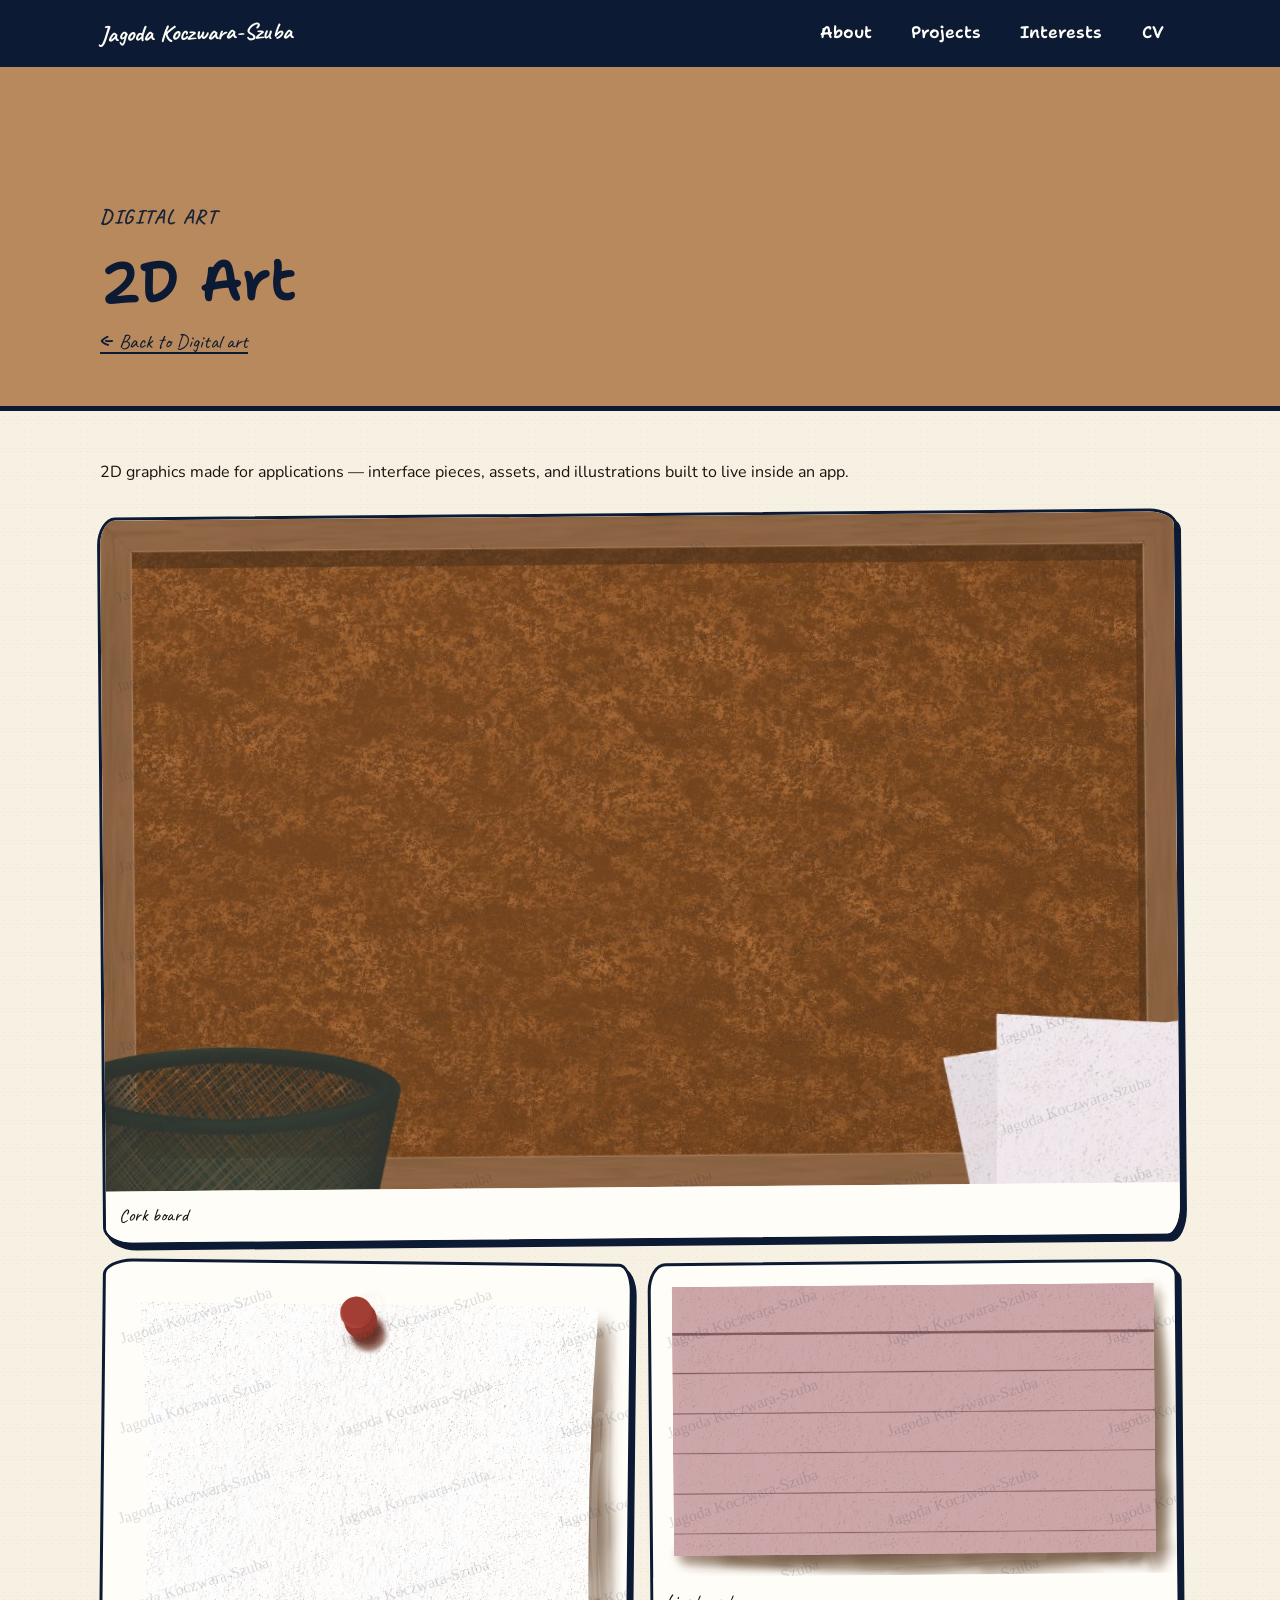
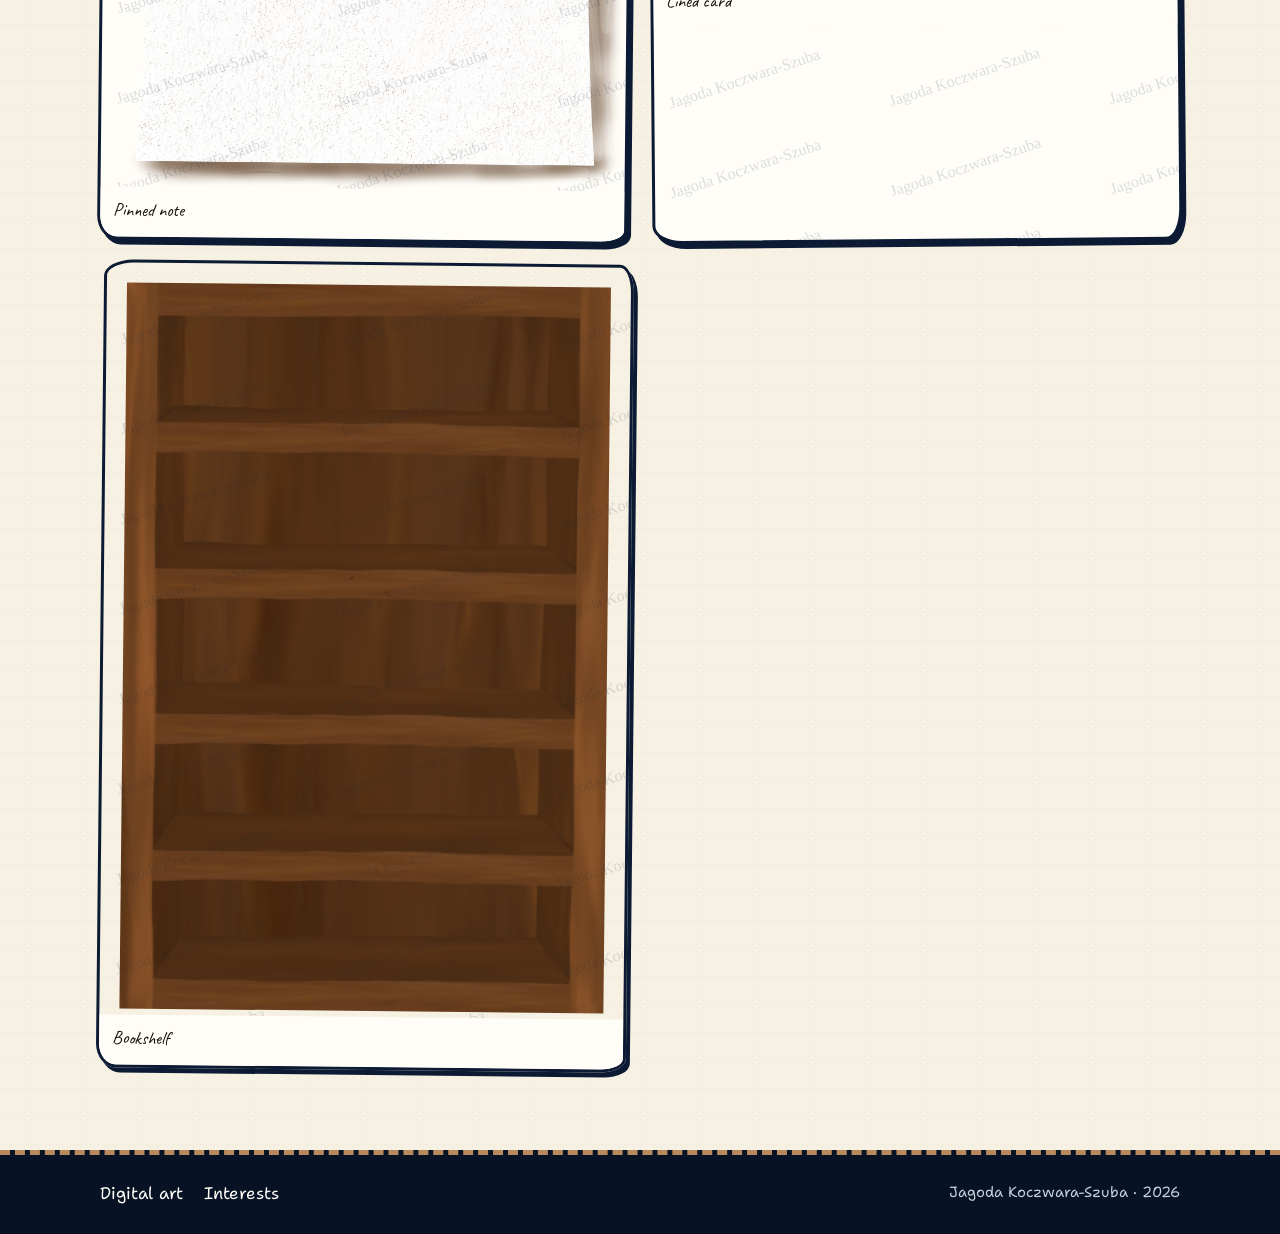
==== interests/art-2d.html @ c0cbd31a "Replace the GitHub Pages starter with a personal portfolio site. The live repo still served a placeh" ====
<!DOCTYPE html>
<html lang="en">
<head>
  <meta charset="UTF-8">
  <meta name="viewport" content="width=device-width, initial-scale=1.0">
  <title>2D Art · Jagoda Koczwara-Szuba</title>
  <link rel="icon" href="../favicon.svg" type="image/svg+xml">
  <link rel="preconnect" href="https://fonts.googleapis.com">
  <link rel="preconnect" href="https://fonts.gstatic.com" crossorigin>
  <link href="https://fonts.googleapis.com/css2?family=Caveat:wght@600;700&family=Nunito:ital,wght@0,400;0,600;0,700;0,800;1,400&family=Shantell+Sans:ital,wght@0,400;0,500;0,600;0,700;0,800;1,400&display=swap" rel="stylesheet">
  <link rel="stylesheet" href="../css/style.css?v=sketch5">
</head>
<body>
  <header class="nav">
    <div class="wrap nav-inner">
      <a class="brand" href="../index.html">Jagoda Koczwara-Szuba</a>
      <button class="nav-toggle" type="button" aria-expanded="false" aria-controls="nav-links" aria-label="Open menu">
        <span></span><span></span><span></span>
      </button>
      <ul class="nav-links" id="nav-links">
        <li><a href="../index.html#about">About</a></li>
        <li><a href="../index.html#projects">Projects</a></li>
        <li><a href="../index.html#interests">Interests</a></li>
        <li><a href="../index.html#cv">CV</a></li>
      </ul>
    </div>
  </header>

  <section class="page-hero page-hero--art-2d">
    <div class="wrap">
      <p class="eyebrow">Digital art</p>
      <h1>2D Art</h1>
      <p class="back-link"><a href="photography.html">← Back to Digital art</a></p>
    </div>
  </section>

  <section class="page-content">
    <div class="wrap">
      <p>2D graphics made for applications — interface pieces, assets, and illustrations built to live inside an app.</p>
      <div class="art-gallery" oncontextmenu="return false;">
        <figure class="art-frame art-frame--wide">
          <img class="art-frame__image" src="../images/art-2d/cork-board.jpg" alt="Cork board drawing" draggable="false">
          <span class="art-frame__shield" aria-hidden="true"></span>
          <figcaption>Cork board</figcaption>
        </figure>
        <figure class="art-frame">
          <img class="art-frame__image" src="../images/art-2d/note.png" alt="Pinned paper note drawing" draggable="false">
          <span class="art-frame__shield" aria-hidden="true"></span>
          <figcaption>Pinned note</figcaption>
        </figure>
        <figure class="art-frame">
          <img class="art-frame__image" src="../images/art-2d/popup-note.png" alt="Lined paper card drawing" draggable="false">
          <span class="art-frame__shield" aria-hidden="true"></span>
          <figcaption>Lined card</figcaption>
        </figure>
        <figure class="art-frame art-frame--padded">
          <img class="art-frame__image" src="../images/art-2d/bookshelf.png" alt="Wooden bookshelf drawing" draggable="false">
          <span class="art-frame__shield" aria-hidden="true"></span>
          <figcaption>Bookshelf</figcaption>
        </figure>
      </div>
    </div>
  </section>

  <footer class="footer">
    <div class="wrap footer-inner">
      <div>
        <a href="photography.html">Digital art</a>
        <a href="../index.html#interests">Interests</a>
      </div>
      <p>Jagoda Koczwara-Szuba · 2026</p>
    </div>
  </footer>
  <script src="../js/main.js?v=2"></script>
</body>
</html>
---- css/style.css ----
@import url("https://fonts.googleapis.com/css2?family=Caveat:wght@600;700&family=Nunito:ital,wght@0,400;0,600;0,700;0,800;1,400&family=Shantell+Sans:ital,wght@0,400;0,500;0,600;0,700;0,800;1,400&display=swap");

:root {
  --navy: #0c1b33;
  --navy-deep: #071224;
  --navy-mid: #1a3358;
  --steel: #3d5a80;
  --ice: #e8edf1;
  --paper: #f7f1e4;
  --white: #fffdf8;
  --ink: #1a120c;
  --muted: #4a5d73;
  --line: #c9d4e3;
  --line-strong: #9aacc4;
  --focus: #5c7d86;

  --berry: #5c7d86;
  --berry-deep: #456169;
  --sky: #5d7a9a;
  --teal: #5a7d6e;
  --gold: #b8895c;
  --coral: #b57668;
  --violet: #6f738f;
  --peach: #f4ead8;
  --mint: #e4efe6;
  --cream: #f3efe6;

  --font: "Nunito", "Segoe UI", "Helvetica Neue", Arial, sans-serif;
  --font-sketch: "Shantell Sans", "Nunito", cursive;
  --font-doodle: "Caveat", "Shantell Sans", cursive;
  --max: 1080px;
  --nav-h: 72px;
  --radius: 18px 28px 16px 30px / 28px 16px 32px 18px;
  --radius-alt: 30px 14px 26px 20px / 16px 28px 14px 24px;
  --ink-border: 3px solid var(--navy);
  --sketch-shadow: 4px 5px 0 var(--navy);
}

*,
*::before,
*::after {
  box-sizing: border-box;
  margin: 0;
  padding: 0;
}

html {
  scroll-behavior: smooth;
  scroll-padding-top: var(--nav-h);
}

body {
  font-family: var(--font);
  color: var(--ink);
  background-color: var(--paper);
  background-image:
    radial-gradient(rgba(12, 27, 51, 0.05) 0.7px, transparent 0.8px),
    repeating-linear-gradient(
      0deg,
      transparent,
      transparent 27px,
      rgba(12, 27, 51, 0.03) 28px
    );
  background-size: 7px 7px, 100% 28px;
  line-height: 1.65;
  min-height: 100vh;
}

img {
  max-width: 100%;
  display: block;
}

a {
  color: var(--berry);
  text-decoration-thickness: 2px;
  text-underline-offset: 4px;
  text-decoration-skip-ink: auto;
}

a:hover {
  color: var(--berry-deep);
}

:focus-visible {
  outline: 3px dashed var(--focus);
  outline-offset: 4px;
}

.wrap {
  width: min(var(--max), calc(100% - 2.5rem));
  margin-inline: auto;
}

.skip-link {
  position: absolute;
  left: 1rem;
  top: -80px;
  z-index: 1000;
  background: var(--berry);
  color: var(--white);
  padding: 0.5rem 0.8rem;
  font-family: var(--font-sketch);
}

.skip-link:focus {
  top: 0.75rem;
}

/* ---------- Nav ---------- */
.nav {
  position: sticky;
  top: 0;
  z-index: 50;
  height: var(--nav-h);
  background: var(--navy);
  color: var(--white);
  border-bottom: 5px solid var(--gold);
  box-shadow: 0 4px 0 rgba(184, 137, 92, 0.35);
}

.nav-inner {
  height: 100%;
  display: flex;
  align-items: center;
  justify-content: space-between;
  gap: 1.5rem;
}

.brand {
  color: var(--white);
  text-decoration: none;
  font-family: var(--font-doodle);
  font-weight: 700;
  letter-spacing: 0.01em;
  font-size: 1.45rem;
  white-space: nowrap;
  transform: rotate(-1deg);
}

.brand:hover {
  color: var(--gold);
}

.nav-links {
  display: flex;
  list-style: none;
  gap: 0.4rem;
}

.nav-links a {
  color: var(--white);
  text-decoration: none;
  padding: 0.4rem 0.9rem;
  font-size: 1.05rem;
  font-family: var(--font-sketch);
  font-weight: 600;
  border: 2px solid transparent;
  border-radius: var(--radius);
}

.nav-links a:hover,
.nav-links a.is-active {
  background: var(--gold);
  color: var(--navy);
  border-color: var(--white);
}

.nav-toggle {
  display: none;
  width: 44px;
  height: 44px;
  background: transparent;
  border: 3px solid var(--white);
  border-radius: 40% 60% 45% 55% / 55% 40% 60% 45%;
  color: var(--white);
  cursor: pointer;
}

.nav-toggle span {
  display: block;
  width: 18px;
  height: 3px;
  margin: 4px auto;
  background: var(--white);
  border-radius: 4px;
}

/* ---------- Sections ---------- */
.section {
  padding: 5.5rem 0;
  scroll-margin-top: var(--nav-h);
}

.section + .section {
  border-top: 3px dashed rgba(12, 27, 51, 0.18);
}

.section--ice {
  background: color-mix(in srgb, var(--ice) 86%, var(--paper));
}

.section--peach {
  background: color-mix(in srgb, var(--peach) 90%, var(--paper));
}

.section--mint {
  background: color-mix(in srgb, var(--mint) 88%, var(--paper));
}

.section--navy {
  background: var(--navy);
  color: var(--white);
}

.eyebrow {
  font-family: var(--font-doodle);
  font-size: 1.25rem;
  letter-spacing: 0.08em;
  text-transform: uppercase;
  color: var(--berry);
  font-weight: 700;
  margin-bottom: 0.35rem;
}

.section--ice .eyebrow {
  color: var(--sky);
}

.section--mint .eyebrow {
  color: var(--teal);
}

.section--navy .eyebrow {
  color: var(--gold);
}

h1,
h2,
h3 {
  font-family: var(--font-sketch);
  line-height: 1.15;
  font-weight: 700;
}

h1 {
  font-size: clamp(2.4rem, 5vw, 3.6rem);
  margin-bottom: 0.75rem;
  transform: rotate(-0.6deg);
  font-weight: 600;
}

h2 {
  font-size: clamp(2rem, 3.4vw, 2.6rem);
  margin-bottom: 1.5rem;
  display: inline-block;
  transform: rotate(-0.4deg);
  background-image: url("data:image/svg+xml,%3Csvg xmlns='http://www.w3.org/2000/svg' viewBox='0 0 200 12' preserveAspectRatio='none'%3E%3Cpath d='M2 8 Q 40 2 80 7 T 160 6 T 198 8' fill='none' stroke='%23b8895c' stroke-width='3' stroke-linecap='round'/%3E%3C/svg%3E");
  background-repeat: no-repeat;
  background-position: left 92%;
  background-size: 100% 10px;
  padding-bottom: 0.35rem;
}

h3 {
  font-size: 1.35rem;
}

.lede {
  font-size: 1.15rem;
  color: var(--muted);
  max-width: 42rem;
}

.lede + .lede,
.intro {
  margin-top: 1.1rem;
  max-width: 42rem;
  color: var(--muted);
}

.section-intro {
  margin-bottom: 1.75rem;
}

.back-link {
  margin-top: 1.25rem;
  font-family: var(--font-doodle);
  font-size: 1.25rem;
}

.section--navy .lede {
  color: #d5deea;
}

.section--navy h2 {
  background-image: url("data:image/svg+xml,%3Csvg xmlns='http://www.w3.org/2000/svg' viewBox='0 0 200 12' preserveAspectRatio='none'%3E%3Cpath d='M2 8 Q 40 2 80 7 T 160 6 T 198 8' fill='none' stroke='%23b8895c' stroke-width='3' stroke-linecap='round'/%3E%3C/svg%3E");
}

/* ---------- About ---------- */
.about-grid {
  display: grid;
  grid-template-columns: 220px 1fr;
  gap: 2.75rem;
  align-items: start;
}

.portrait {
  position: relative;
  width: 100%;
  aspect-ratio: 3 / 4;
  background: var(--berry);
  overflow: hidden;
  border: 5px solid var(--navy);
  border-radius: 48% 52% 46% 54% / 42% 48% 52% 58%;
  box-shadow: 6px 7px 0 var(--gold);
  transform: rotate(-2deg);
}

.portrait img {
  position: absolute;
  inset: 0;
  width: 100%;
  height: 100%;
  object-fit: cover;
  object-position: 50% 50%;
  display: block;
}

.facts {
  display: grid;
  grid-template-columns: repeat(3, minmax(0, 1fr));
  gap: 1rem;
  margin-top: 2rem;
  padding-top: 1.5rem;
  border-top: 3px dashed rgba(12, 27, 51, 0.2);
}

.facts dt {
  font-family: var(--font-doodle);
  font-size: 1.1rem;
  letter-spacing: 0.06em;
  text-transform: uppercase;
  color: var(--berry);
  font-weight: 700;
}

.facts dd {
  margin-top: 0.25rem;
  font-weight: 700;
}

/* ---------- Projects ---------- */
.project-list {
  display: grid;
  gap: 1.4rem;
}

.project-card {
  display: grid;
  grid-template-columns: 1fr auto;
  gap: 1.5rem;
  padding: 1.6rem 1.7rem;
  background: var(--white);
  border: var(--ink-border);
  border-radius: var(--radius);
  box-shadow: var(--sketch-shadow);
  color: inherit;
  text-decoration: none;
  transform: rotate(-0.5deg);
}

.project-card:nth-child(even) {
  border-radius: var(--radius-alt);
  transform: rotate(0.55deg);
}

.project-card--sky {
  box-shadow: 4px 5px 0 var(--sky);
}

.project-card--teal {
  box-shadow: 4px 5px 0 var(--teal);
}

.project-card--coral {
  box-shadow: 4px 5px 0 var(--coral);
}

.project-card:hover {
  color: inherit;
  transform: rotate(0deg) translate(-2px, -3px);
}

.project-card .eyebrow {
  margin-bottom: 0.35rem;
}

.project-card p {
  color: var(--muted);
  margin-top: 0.55rem;
  max-width: 40rem;
}

.tags {
  display: flex;
  flex-wrap: wrap;
  gap: 0.5rem;
  align-content: start;
  justify-content: flex-end;
}

.tag {
  border: 2px solid var(--navy);
  color: var(--navy);
  background: #d7e4f0;
  padding: 0.22rem 0.65rem;
  font-size: 0.82rem;
  font-family: var(--font-sketch);
  font-weight: 700;
  letter-spacing: 0.02em;
  text-transform: uppercase;
  white-space: nowrap;
  border-radius: 40% 60% 50% 50% / 50% 40% 60% 50%;
  transform: rotate(-2deg);
}

.tag:nth-child(2) {
  transform: rotate(2deg);
}

.tag:nth-child(3) {
  transform: rotate(-1deg);
}

.project-card--teal .tag {
  background: #d5eadc;
}

.project-card--coral .tag {
  background: #f3ddd6;
}

/* ---------- Interests ---------- */
.interest-grid {
  display: grid;
  grid-template-columns: repeat(3, minmax(0, 1fr));
  gap: 1.15rem;
}

.interest-grid--two {
  grid-template-columns: repeat(2, minmax(0, 1fr));
}

.interest-btn {
  display: flex;
  flex-direction: column;
  justify-content: space-between;
  min-height: 168px;
  padding: 1.35rem 1.4rem;
  background: var(--berry);
  border: var(--ink-border);
  color: var(--white);
  text-decoration: none;
  border-radius: var(--radius);
  box-shadow: var(--sketch-shadow);
  font-family: var(--font-sketch);
  transform: rotate(-1deg);
}

.interest-btn:nth-child(even) {
  transform: rotate(1.1deg);
  border-radius: var(--radius-alt);
}

.interest-btn--berry { background: var(--berry); }
.interest-btn--gold { background: var(--gold); color: var(--navy); }
.interest-btn--teal { background: var(--teal); }
.interest-btn--coral { background: var(--coral); }
.interest-btn--sky { background: var(--sky); }
.interest-btn--violet { background: var(--violet); }

.interest-btn:hover {
  background: var(--navy);
  color: var(--white);
  transform: rotate(0deg) scale(1.03);
}

.interest-btn strong {
  font-size: 1.55rem;
  font-weight: 800;
}

.interest-btn span {
  font-size: 1.05rem;
  font-family: var(--font-doodle);
  opacity: 0.95;
}

.language-tile {
  display: flex;
  flex-direction: column;
  justify-content: center;
  gap: 0.4rem;
  min-height: 150px;
  padding: 1.35rem 1.4rem;
  border: var(--ink-border);
  border-radius: var(--radius);
  box-shadow: var(--sketch-shadow);
  font-family: var(--font-sketch);
  color: var(--white);
  transform: rotate(-1deg);
}

.language-tile:nth-child(even) {
  transform: rotate(1.1deg);
  border-radius: var(--radius-alt);
}

.language-tile:nth-child(3) {
  transform: rotate(-0.6deg);
}

.language-tile--gold { background: var(--gold); color: var(--navy); }
.language-tile--sky { background: var(--sky); }
.language-tile--teal { background: var(--teal); }

.language-tile strong {
  font-size: 1.7rem;
  font-weight: 800;
  line-height: 1.15;
}

.language-tile span {
  font-size: 1.2rem;
  font-family: var(--font-doodle);
  opacity: 0.95;
}

/* ---------- CV ---------- */
.cv-sheet {
  background: var(--white);
  border: var(--ink-border);
  border-radius: var(--radius);
  color: var(--ink);
  box-shadow: 6px 7px 0 var(--gold);
  overflow: hidden;
  transform: rotate(-0.35deg);
}

.cv-header {
  background: var(--berry);
  color: var(--white);
  padding: 1.6rem 1.8rem;
  border-bottom: 4px dashed rgba(255, 255, 255, 0.35);
}

.cv-header h2 {
  margin-bottom: 0.35rem;
  transform: none;
  background-image: none;
}

.cv-header p {
  color: #e4ecee;
}

.cv-body {
  padding: 1.8rem;
  background-image: repeating-linear-gradient(
    transparent,
    transparent 27px,
    rgba(92, 125, 134, 0.12) 28px
  );
}

.cv-block + .cv-block {
  margin-top: 1.8rem;
  padding-top: 1.5rem;
  border-top: 3px dashed rgba(12, 27, 51, 0.18);
}

.cv-block h3 {
  font-family: var(--font-doodle);
  letter-spacing: 0.06em;
  text-transform: uppercase;
  font-size: 1.2rem;
  color: var(--berry);
  margin-bottom: 1rem;
}

.cv-entry + .cv-entry {
  margin-top: 1.15rem;
}

.cv-entry header {
  display: flex;
  justify-content: space-between;
  gap: 1rem;
  flex-wrap: wrap;
}

.cv-entry .role {
  color: var(--muted);
  font-size: 0.95rem;
}

.cv-entry ul {
  margin: 0.5rem 0 0 1.15rem;
  color: var(--muted);
}

.cv-actions {
  margin-top: 1.5rem;
}

.btn {
  display: inline-flex;
  align-items: center;
  gap: 0.45rem;
  padding: 0.75rem 1.2rem;
  border: var(--ink-border);
  background: var(--gold);
  color: var(--navy);
  text-decoration: none;
  font-weight: 800;
  font-family: var(--font-sketch);
  font-size: 1.05rem;
  border-radius: 40% 60% 45% 55% / 50% 40% 60% 50%;
  box-shadow: 4px 4px 0 var(--white);
  transform: rotate(-1deg);
}

.btn:hover {
  background: var(--white);
  color: var(--navy);
  transform: rotate(1deg) translate(-1px, -2px);
}

.btn-ghost {
  background: transparent;
  color: var(--navy);
}

.btn-ghost:hover {
  background: var(--navy);
  color: var(--white);
}

.section--navy .btn {
  background: var(--gold);
  color: var(--navy);
  border-color: var(--white);
}

.section--navy .btn:hover {
  background: var(--white);
  color: var(--navy);
  border-color: var(--white);
}

/* ---------- Interest pages ---------- */
.page-hero {
  padding: calc(var(--nav-h) + 3.5rem) 0 3rem;
  background: var(--berry);
  color: var(--white);
  border-bottom: 5px solid var(--navy);
}

.page-hero--photography { background: var(--berry); }
.page-hero--reading { background: var(--gold); color: var(--navy); }
.page-hero--music { background: var(--teal); }
.page-hero--sport { background: var(--coral); }
.page-hero--writing { background: var(--sky); }
.page-hero--travel { background: var(--violet); }
.page-hero--art-2d { background: var(--gold); color: var(--navy); }
.page-hero--art-3d { background: var(--navy-mid); }

.page-hero a {
  color: inherit;
}

.page-hero .eyebrow,
.page-hero .lede {
  color: inherit;
  opacity: 0.92;
}

.page-hero h1 {
  transform: rotate(-1.2deg);
}

.page-content {
  padding: 3rem 0 5rem;
}

.page-content p + p,
.page-content ul {
  margin-top: 1rem;
}

.page-content li + li {
  margin-top: 0.35rem;
}

.placeholder-box {
  margin-top: 2rem;
  min-height: 180px;
  border: 3px dashed var(--navy);
  background: var(--peach);
  display: grid;
  place-items: center;
  color: var(--muted);
  text-align: center;
  padding: 1.5rem;
  border-radius: var(--radius);
  font-family: var(--font-doodle);
  font-size: 1.35rem;
  transform: rotate(-0.6deg);
  box-shadow: 4px 4px 0 rgba(12, 27, 51, 0.12);
}

.page-content h2 {
  margin-top: 2.5rem;
}

.book-grid {
  display: grid;
  grid-template-columns: repeat(2, minmax(0, 1fr));
  gap: 1.35rem 1.15rem;
  list-style: none;
  padding: 0.4rem 0.5rem 0.75rem 0.1rem;
}

.book-card {
  position: relative;
  min-width: 0;
  padding: 0;
  border: var(--ink-border);
  border-radius: var(--radius);
  box-shadow: var(--sketch-shadow);
  background: var(--white);
  overflow: hidden;
  display: flex;
  flex-direction: column;
  transform: rotate(-1deg);
}

.book-card:nth-child(even) {
  transform: rotate(1deg);
  border-radius: var(--radius-alt);
}

.book-card:nth-child(3n) {
  transform: rotate(-0.6deg);
}

.book-card__cover {
  width: 100%;
  aspect-ratio: 2 / 3;
  object-fit: cover;
  object-position: center top;
  display: block;
  background: var(--peach);
}

.book-card__meta {
  padding: 0.7rem 0.85rem 0.9rem;
  background: var(--white);
}

.book-card__title {
  font-family: var(--font-sketch);
  font-size: 1.02rem;
  font-weight: 700;
  font-style: normal;
  line-height: 1.3;
  color: var(--navy);
  display: block;
}

.book-card__author {
  font-family: var(--font-doodle);
  font-size: 1.15rem;
  color: var(--muted);
  margin-top: 0.35rem;
  display: block;
}

/* ---------- Protected art gallery ---------- */
.art-gallery {
  display: grid;
  grid-template-columns: 1fr 1fr;
  gap: 1.25rem;
  margin-top: 1.75rem;
  user-select: none;
  -webkit-user-select: none;
}

.art-frame {
  position: relative;
  margin: 0;
  border: var(--ink-border);
  border-radius: var(--radius);
  box-shadow: var(--sketch-shadow);
  background: var(--white);
  overflow: hidden;
  transform: rotate(-0.5deg);
}

.art-frame:nth-child(even) {
  transform: rotate(0.6deg);
  border-radius: var(--radius-alt);
}

.art-frame--tall {
  grid-row: span 2;
}

.art-frame--wide {
  grid-column: 1 / -1;
}

.art-frame--padded {
  background: transparent;
}

.art-frame--padded .art-frame__image {
  width: calc(100% - 2.5rem);
  margin: 1.25rem auto 0.35rem;
}

.art-frame--padded figcaption {
  background: transparent;
}

.art-frame__image {
  display: block;
  width: 100%;
  height: auto;
  pointer-events: none;
  -webkit-user-drag: none;
  user-select: none;
}

.art-frame--tall .art-frame__image,
.art-frame--wide .art-frame__image {
  min-height: 0;
}

.art-frame__shield {
  position: absolute;
  inset: 0;
  z-index: 2;
  background-image: url("data:image/svg+xml,%3Csvg xmlns='http://www.w3.org/2000/svg' width='220' height='90'%3E%3Ctext x='10' y='52' fill='rgba(12,27,51,0.14)' font-size='16' font-family='Georgia,serif' transform='rotate(-18 110 45)'%3EJagoda Koczwara-Szuba%3C/text%3E%3C/svg%3E");
  background-repeat: repeat;
  cursor: default;
}

.art-frame figcaption {
  position: relative;
  z-index: 3;
  padding: 0.55rem 0.8rem 0.7rem;
  font-family: var(--font-doodle);
  font-size: 1.15rem;
  background: var(--white);
}

/* ---------- Footer ---------- */
.footer {
  background: var(--navy-deep);
  color: #c5d0de;
  padding: 1.6rem 0;
  font-size: 0.92rem;
  border-top: 5px dashed var(--gold);
  font-family: var(--font-sketch);
}

.footer-inner {
  display: flex;
  justify-content: space-between;
  gap: 1rem;
  flex-wrap: wrap;
}

.footer a {
  color: var(--white);
  text-decoration: none;
  margin-right: 1rem;
  font-size: 1.05rem;
}

.footer a:hover {
  color: var(--gold);
  text-decoration: underline;
  text-decoration-style: wavy;
}

/* ---------- Mobile ---------- */
@media (max-width: 800px) {
  .about-grid,
  .project-card {
    grid-template-columns: 1fr;
  }

  .portrait {
    max-width: 220px;
  }

  .facts,
  .interest-grid,
  .interest-grid--two,
  .art-gallery {
    grid-template-columns: 1fr;
  }

  .book-grid {
    grid-template-columns: repeat(2, minmax(0, 1fr));
  }

  .art-frame--tall {
    grid-row: auto;
  }

  .tags {
    justify-content: flex-start;
  }

  .nav-toggle {
    display: inline-block;
    flex-shrink: 0;
  }

  .brand {
    font-size: 1.2rem;
    white-space: normal;
    line-height: 1.2;
  }

  .nav-links {
    display: none;
    position: absolute;
    top: var(--nav-h);
    left: 0;
    right: 0;
    width: 100%;
    background: var(--navy-deep);
    flex-direction: column;
    padding: 0.75rem 1.25rem 1.1rem;
    border-bottom: 4px dashed var(--gold);
  }

  body.nav-open .nav-links {
    display: flex;
  }

  .project-card,
  .project-card:nth-child(even),
  .interest-btn,
  .interest-btn:nth-child(even),
  .language-tile,
  .language-tile:nth-child(even),
  .language-tile:nth-child(3),
  .cv-sheet {
    transform: none;
  }
}
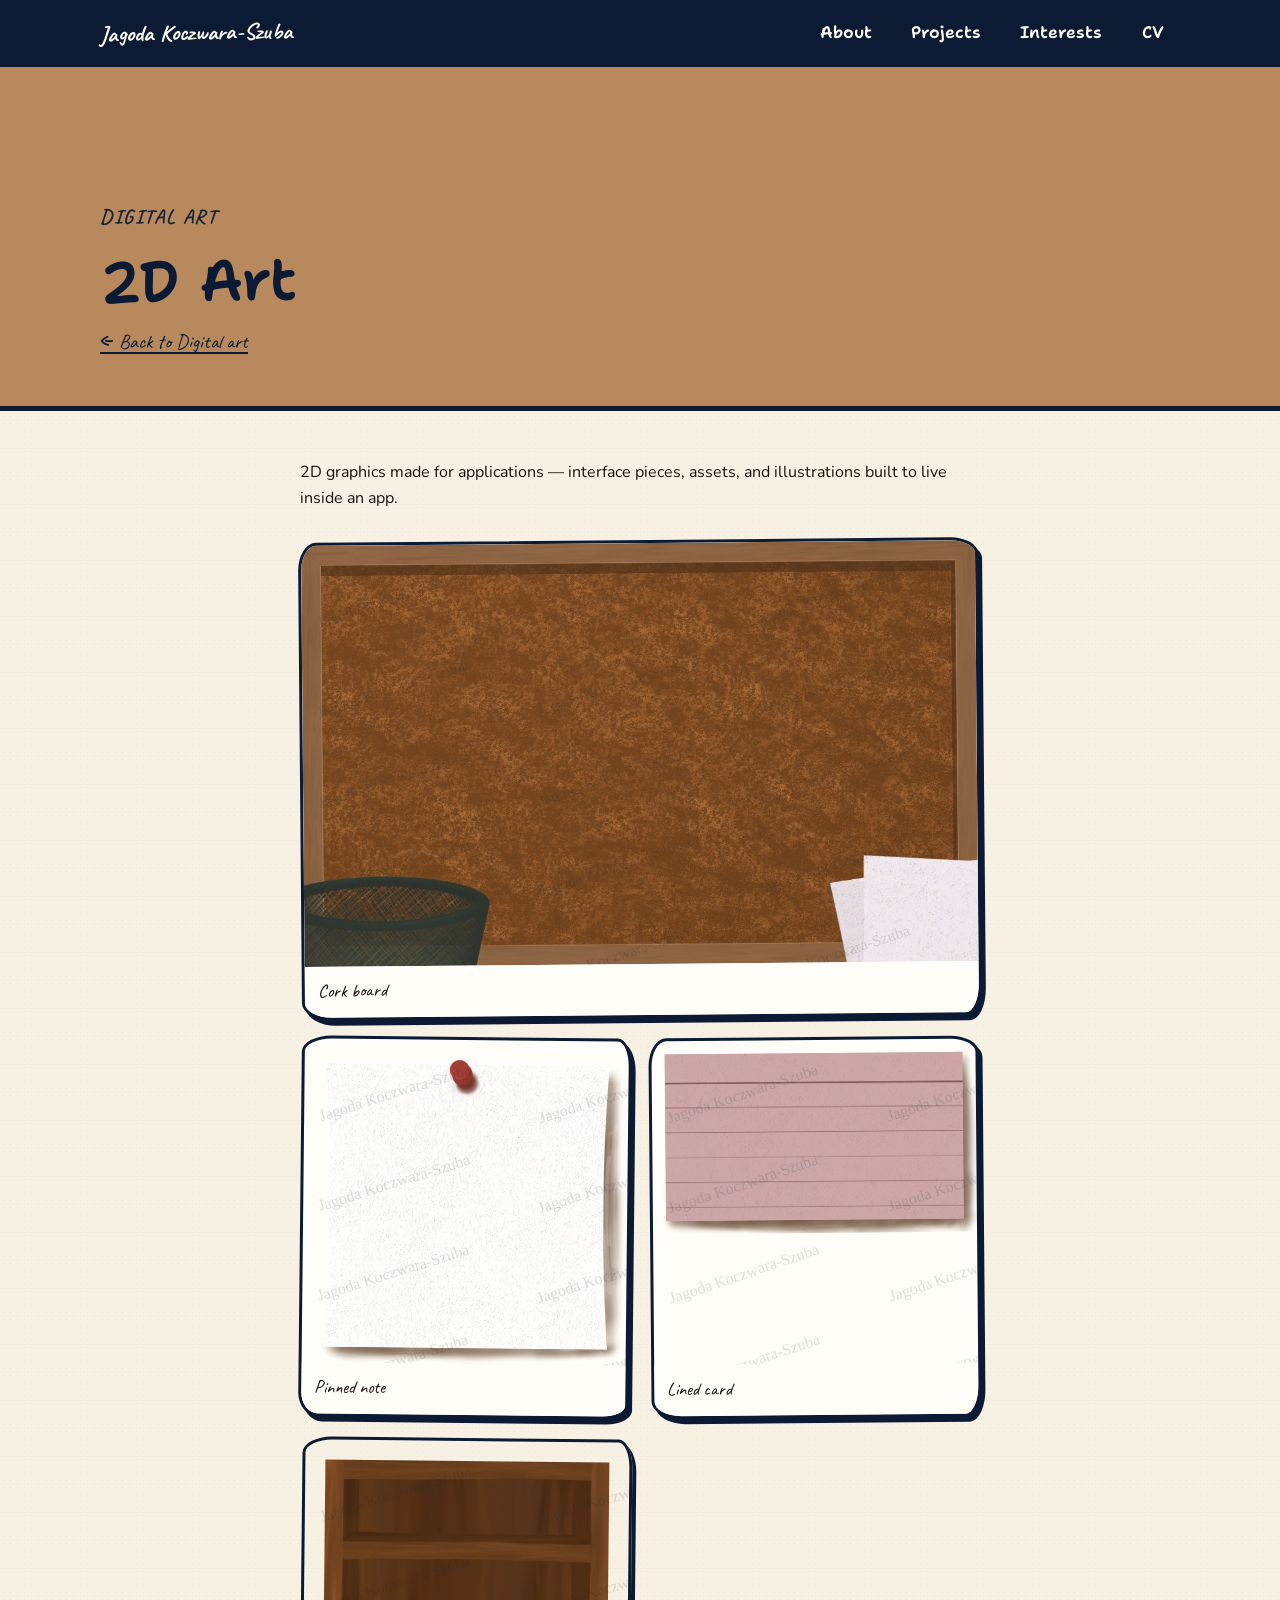
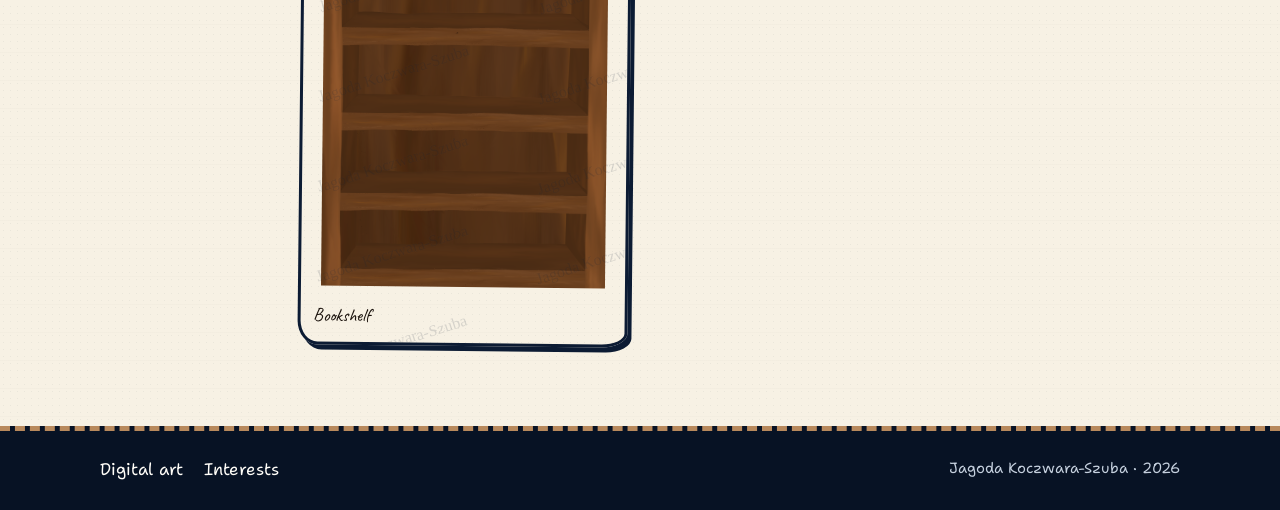
==== commit 5d2cb9c3: "Fill the interest pages with a Europe travel map, photo gallery, and community tiles. Co-authored-by" ====
--- a/interests/art-2d.html
+++ b/interests/art-2d.html
@@ -8,7 +8,7 @@
   <link rel="preconnect" href="https://fonts.googleapis.com">
   <link rel="preconnect" href="https://fonts.gstatic.com" crossorigin>
   <link href="https://fonts.googleapis.com/css2?family=Caveat:wght@600;700&family=Nunito:ital,wght@0,400;0,600;0,700;0,800;1,400&family=Shantell+Sans:ital,wght@0,400;0,500;0,600;0,700;0,800;1,400&display=swap" rel="stylesheet">
-  <link rel="stylesheet" href="../css/style.css?v=sketch5">
+  <link rel="stylesheet" href="../css/style.css?v=sketch30">
 </head>
 <body>
   <header class="nav">
@@ -35,7 +35,7 @@
   </section>
 
   <section class="page-content">
-    <div class="wrap">
+    <div class="wrap wrap--art">
       <p>2D graphics made for applications — interface pieces, assets, and illustrations built to live inside an app.</p>
       <div class="art-gallery" oncontextmenu="return false;">
         <figure class="art-frame art-frame--wide">
--- a/css/style.css
+++ b/css/style.css
@@ -92,6 +92,10 @@
   margin-inline: auto;
 }
 
+.wrap--art {
+  width: min(680px, calc(100% - 5rem));
+}
+
 .skip-link {
   position: absolute;
   left: 1rem;
@@ -497,7 +501,8 @@
   opacity: 0.95;
 }
 
-.language-tile {
+.language-tile,
+.community-tile {
   display: flex;
   flex-direction: column;
   justify-content: center;
@@ -512,29 +517,51 @@
   transform: rotate(-1deg);
 }
 
-.language-tile:nth-child(even) {
+.language-tile:nth-child(even),
+.community-tile:nth-child(even) {
   transform: rotate(1.1deg);
   border-radius: var(--radius-alt);
 }
 
-.language-tile:nth-child(3) {
+.language-tile:nth-child(3),
+.community-tile:nth-child(3) {
   transform: rotate(-0.6deg);
 }
 
-.language-tile--gold { background: var(--gold); color: var(--navy); }
-.language-tile--sky { background: var(--sky); }
-.language-tile--teal { background: var(--teal); }
-
-.language-tile strong {
+.community-tile:nth-child(4) {
+  transform: rotate(0.8deg);
+}
+
+.language-tile--gold,
+.community-tile--gold { background: var(--gold); color: var(--navy); }
+.language-tile--sky,
+.community-tile--sky { background: var(--sky); }
+.language-tile--teal,
+.community-tile--teal { background: var(--teal); }
+.community-tile--coral { background: var(--coral); }
+
+.language-tile strong,
+.community-tile strong {
   font-size: 1.7rem;
   font-weight: 800;
   line-height: 1.15;
 }
 
-.language-tile span {
+.language-tile span,
+.community-tile span {
   font-size: 1.2rem;
   font-family: var(--font-doodle);
   opacity: 0.95;
+}
+
+.community-tile {
+  text-decoration: none;
+}
+
+.community-tile:hover {
+  background: var(--navy);
+  color: var(--white);
+  transform: rotate(0deg) scale(1.03);
 }
 
 /* ---------- CV ---------- */
@@ -699,8 +726,66 @@
   margin-top: 1rem;
 }
 
+.page-content p + .interest-grid {
+  margin-top: 1.5rem;
+}
+
 .page-content li + li {
   margin-top: 0.35rem;
+}
+
+.page-content .travel-legend li + li {
+  margin-top: 0;
+}
+
+.travel-map {
+  margin-top: 2rem;
+  background: var(--white);
+  border: var(--ink-border);
+  border-radius: var(--radius);
+  padding: 0.85rem 0.85rem 0.5rem;
+  box-shadow: var(--sketch-shadow);
+  overflow: hidden;
+}
+
+.travel-map img {
+  width: 100%;
+  max-width: 100%;
+  height: auto;
+  background: #d5dde6;
+}
+
+.travel-map figcaption {
+  margin-top: 0.7rem;
+  font-family: var(--font-doodle);
+  font-size: 1.15rem;
+  color: var(--muted);
+  text-align: center;
+}
+
+.travel-legend {
+  display: flex;
+  flex-wrap: wrap;
+  gap: 0.45rem 0.85rem;
+  list-style: none;
+  margin-top: 1.15rem;
+  padding: 0;
+  font-size: 0.92rem;
+  color: var(--ink);
+}
+
+.travel-legend li {
+  display: inline-flex;
+  align-items: center;
+  gap: 0.4rem;
+}
+
+.travel-legend .swatch {
+  width: 0.85rem;
+  height: 0.85rem;
+  border: 1.5px solid #000;
+  border-radius: 2px;
+  flex: 0 0 auto;
 }
 
 .placeholder-box {
@@ -799,6 +884,8 @@
 
 .art-frame {
   position: relative;
+  display: flex;
+  flex-direction: column;
   margin: 0;
   border: var(--ink-border);
   border-radius: var(--radius);
@@ -830,10 +917,6 @@
   margin: 1.25rem auto 0.35rem;
 }
 
-.art-frame--padded figcaption {
-  background: transparent;
-}
-
 .art-frame__image {
   display: block;
   width: 100%;
@@ -843,9 +926,16 @@
   user-select: none;
 }
 
-.art-frame--tall .art-frame__image,
-.art-frame--wide .art-frame__image {
+.art-frame--cover {
+  height: 100%;
+}
+
+.art-frame--cover .art-frame__image {
+  flex: 1;
+  height: 100%;
   min-height: 0;
+  object-fit: cover;
+  object-position: center;
 }
 
 .art-frame__shield {
@@ -860,10 +950,15 @@
 .art-frame figcaption {
   position: relative;
   z-index: 3;
+  margin-top: auto;
   padding: 0.55rem 0.8rem 0.7rem;
   font-family: var(--font-doodle);
   font-size: 1.15rem;
   background: var(--white);
+}
+
+.art-frame--padded figcaption {
+  background: transparent;
 }
 
 /* ---------- Footer ---------- */
@@ -961,6 +1056,10 @@
   .language-tile,
   .language-tile:nth-child(even),
   .language-tile:nth-child(3),
+  .community-tile,
+  .community-tile:nth-child(even),
+  .community-tile:nth-child(3),
+  .community-tile:nth-child(4),
   .cv-sheet {
     transform: none;
   }
